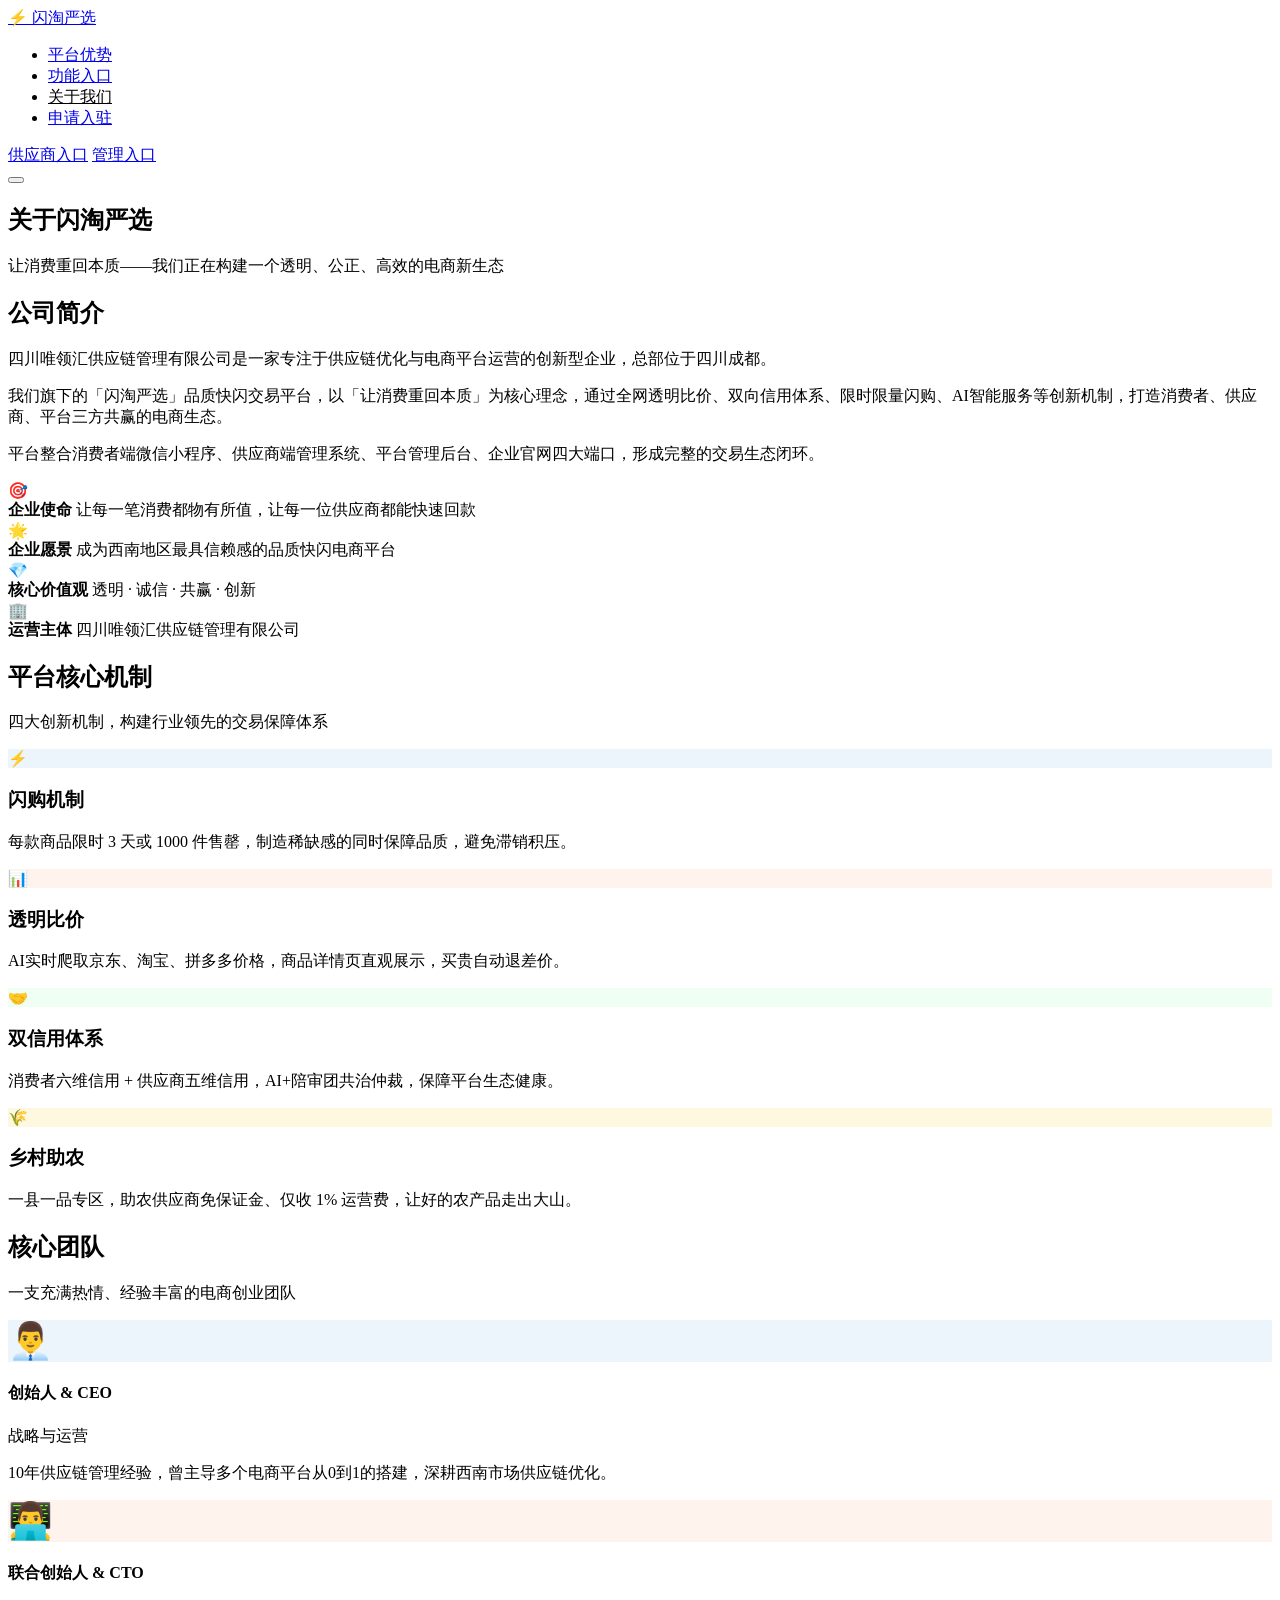
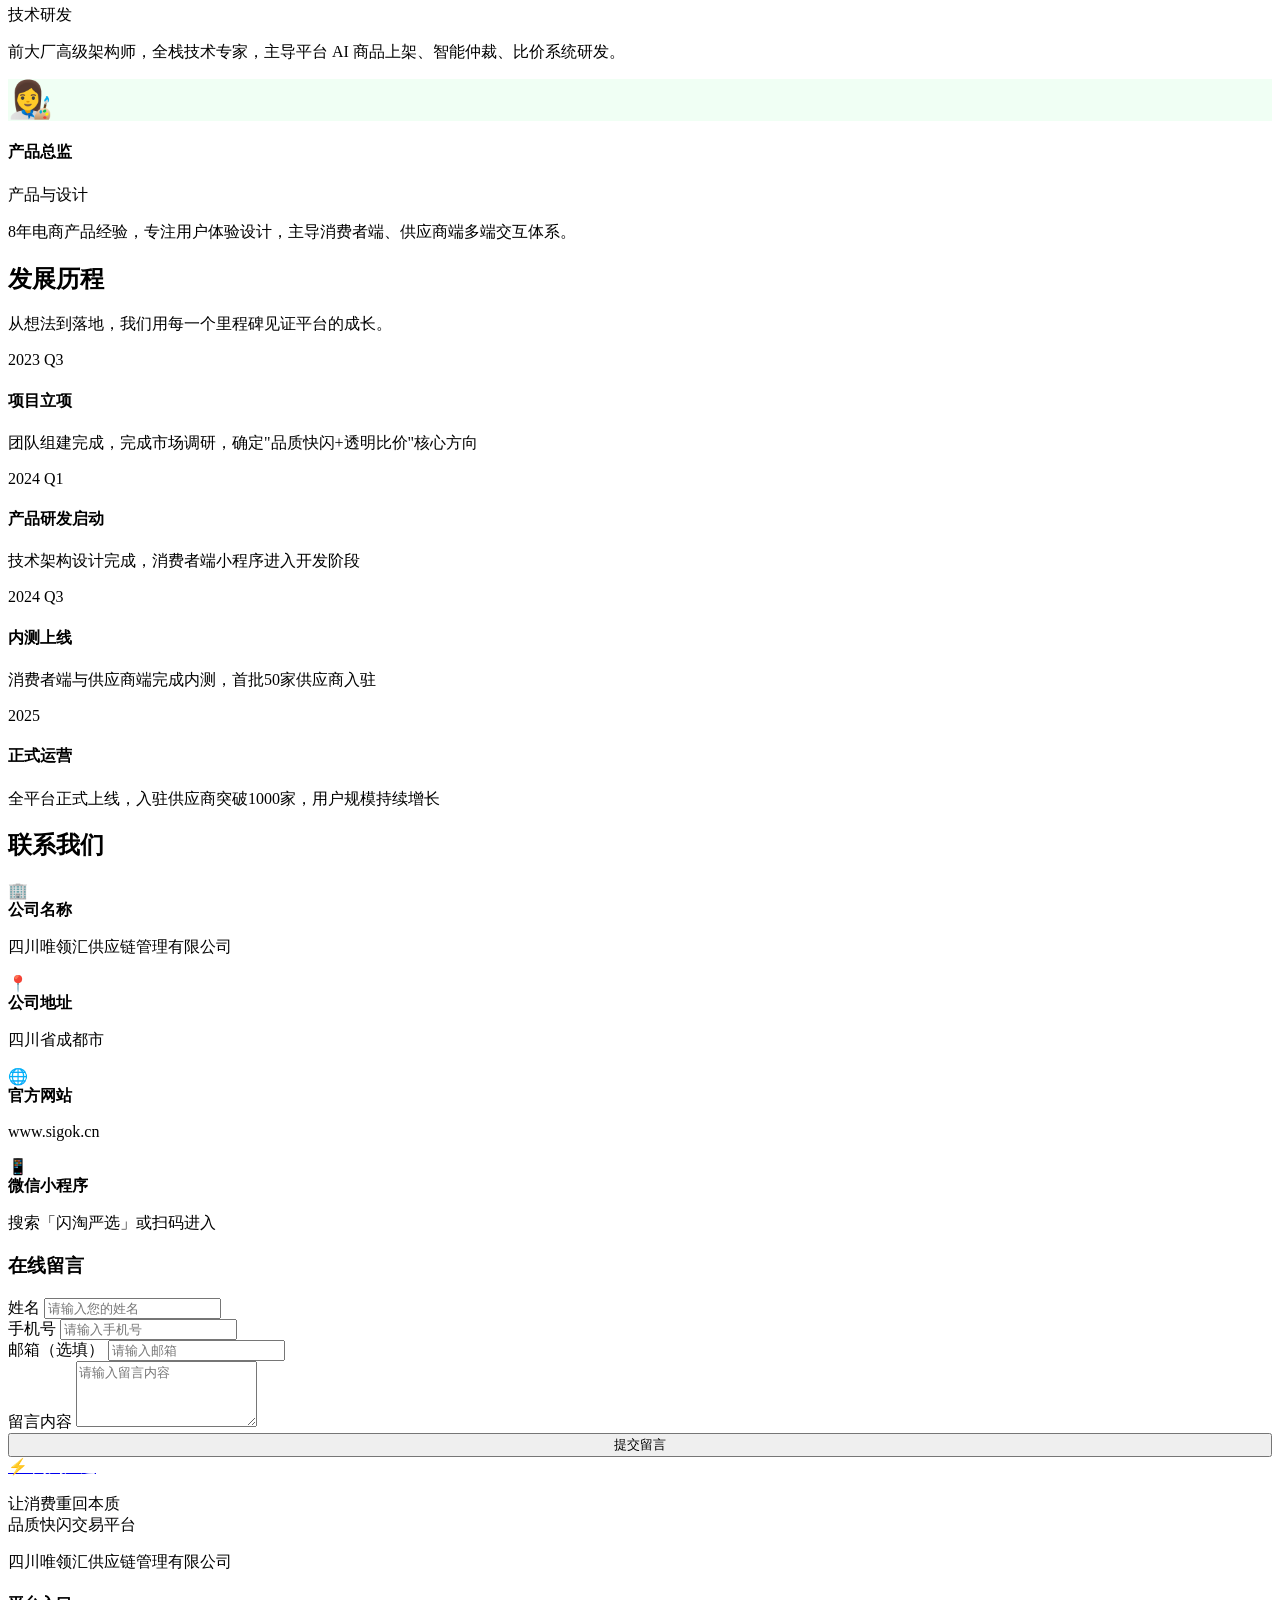
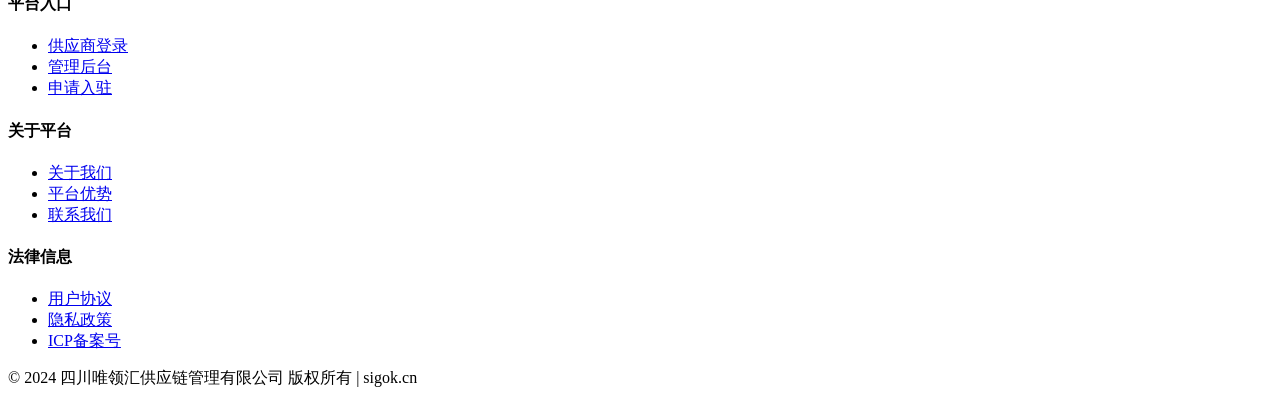
==== about.html @ 353f2d25 "添加 about.html" ====
<!DOCTYPE html>
<html lang="zh-CN">
<head>
  <meta charset="UTF-8" />
  <meta name="viewport" content="width=device-width, initial-scale=1.0" />
  <title>关于我们 - 闪淘严选</title>
  <link rel="preconnect" href="https://fonts.googleapis.com" />
  <link href="https://fonts.googleapis.com/css2?family=Noto+Serif+SC:wght@700&family=Inter:wght@400;500;600&display=swap" rel="stylesheet" />
  <link rel="stylesheet" href="styles.css" />
</head>
<body>

<!-- 导航栏 -->
<nav id="navbar" class="scrolled">
  <div class="container nav-inner">
    <a href="index.html" class="logo">
      <span class="logo-icon">⚡</span>
      <span class="logo-text">闪淘严选</span>
    </a>
    <ul class="nav-links" id="navLinks">
      <li><a href="index.html#features">平台优势</a></li>
      <li><a href="index.html#entries">功能入口</a></li>
      <li><a href="about.html" style="color:var(--primary)">关于我们</a></li>
      <li><a href="join.html">申请入驻</a></li>
    </ul>
    <div class="nav-actions">
      <a href="supplier-login.html" class="btn btn-outline">供应商入口</a>
      <a href="admin-login.html" class="btn btn-accent">管理入口</a>
    </div>
    <button class="hamburger" id="hamburger" aria-label="菜单">
      <span></span><span></span><span></span>
    </button>
  </div>
</nav>

<!-- Hero -->
<section class="about-hero">
  <div class="container">
    <h1>关于闪淘严选</h1>
    <p>让消费重回本质——我们正在构建一个透明、公正、高效的电商新生态</p>
  </div>
</section>

<!-- 公司简介 -->
<section class="about-section">
  <div class="container about-grid">
    <div class="about-text fade-in">
      <h2>公司简介</h2>
      <p>四川唯领汇供应链管理有限公司是一家专注于供应链优化与电商平台运营的创新型企业，总部位于四川成都。</p>
      <p>我们旗下的「闪淘严选」品质快闪交易平台，以「让消费重回本质」为核心理念，通过全网透明比价、双向信用体系、限时限量闪购、AI智能服务等创新机制，打造消费者、供应商、平台三方共赢的电商生态。</p>
      <p>平台整合消费者端微信小程序、供应商端管理系统、平台管理后台、企业官网四大端口，形成完整的交易生态闭环。</p>
    </div>
    <div class="about-visual fade-in delay-1">
      <div class="av-item">
        <div class="av-icon">🎯</div>
        <div class="av-text">
          <strong>企业使命</strong>
          <span>让每一笔消费都物有所值，让每一位供应商都能快速回款</span>
        </div>
      </div>
      <div class="av-item">
        <div class="av-icon">🌟</div>
        <div class="av-text">
          <strong>企业愿景</strong>
          <span>成为西南地区最具信赖感的品质快闪电商平台</span>
        </div>
      </div>
      <div class="av-item">
        <div class="av-icon">💎</div>
        <div class="av-text">
          <strong>核心价值观</strong>
          <span>透明 · 诚信 · 共赢 · 创新</span>
        </div>
      </div>
      <div class="av-item">
        <div class="av-icon">🏢</div>
        <div class="av-text">
          <strong>运营主体</strong>
          <span>四川唯领汇供应链管理有限公司</span>
        </div>
      </div>
    </div>
  </div>
</section>

<!-- 平台特色 -->
<section class="about-section bg-muted">
  <div class="container">
    <div class="section-header fade-in">
      <h2 class="section-title">平台核心机制</h2>
      <p class="section-sub">四大创新机制，构建行业领先的交易保障体系</p>
    </div>
    <div class="features-grid">
      <div class="feature-card fade-in">
        <div class="fc-icon" style="background:#EBF5FB;color:#0D7CBB">⚡</div>
        <h3>闪购机制</h3>
        <p>每款商品限时 3 天或 1000 件售罄，制造稀缺感的同时保障品质，避免滞销积压。</p>
      </div>
      <div class="feature-card fade-in delay-1">
        <div class="fc-icon" style="background:#FFF3EE;color:#FF6B35">📊</div>
        <h3>透明比价</h3>
        <p>AI实时爬取京东、淘宝、拼多多价格，商品详情页直观展示，买贵自动退差价。</p>
      </div>
      <div class="feature-card fade-in delay-2">
        <div class="fc-icon" style="background:#F0FFF4;color:#2E7D32">🤝</div>
        <h3>双信用体系</h3>
        <p>消费者六维信用 + 供应商五维信用，AI+陪审团共治仲裁，保障平台生态健康。</p>
      </div>
      <div class="feature-card fade-in delay-3">
        <div class="fc-icon" style="background:#FFF8E1;color:#F57F17">🌾</div>
        <h3>乡村助农</h3>
        <p>一县一品专区，助农供应商免保证金、仅收 1% 运营费，让好的农产品走出大山。</p>
      </div>
    </div>
  </div>
</section>

<!-- 核心团队 -->
<section class="about-section">
  <div class="container">
    <div class="section-header fade-in">
      <h2 class="section-title">核心团队</h2>
      <p class="section-sub">一支充满热情、经验丰富的电商创业团队</p>
    </div>
    <div class="team-grid">
      <div class="team-card fade-in">
        <div class="tc-avatar" style="background:#EBF5FB;font-size:36px">👨‍💼</div>
        <h4>创始人 & CEO</h4>
        <p class="role">战略与运营</p>
        <p>10年供应链管理经验，曾主导多个电商平台从0到1的搭建，深耕西南市场供应链优化。</p>
      </div>
      <div class="team-card fade-in delay-1">
        <div class="tc-avatar" style="background:#FFF3EE;font-size:36px">👨‍💻</div>
        <h4>联合创始人 & CTO</h4>
        <p class="role">技术研发</p>
        <p>前大厂高级架构师，全栈技术专家，主导平台 AI 商品上架、智能仲裁、比价系统研发。</p>
      </div>
      <div class="team-card fade-in delay-2">
        <div class="tc-avatar" style="background:#F0FFF4;font-size:36px">👩‍🎨</div>
        <h4>产品总监</h4>
        <p class="role">产品与设计</p>
        <p>8年电商产品经验，专注用户体验设计，主导消费者端、供应商端多端交互体系。</p>
      </div>
    </div>
  </div>
</section>

<!-- 发展历程 -->
<section class="about-section bg-muted">
  <div class="container about-grid">
    <div class="about-text fade-in">
      <h2>发展历程</h2>
      <p>从想法到落地，我们用每一个里程碑见证平台的成长。</p>
    </div>
    <div class="fade-in delay-1">
      <div class="timeline">
        <div class="tl-item">
          <div class="tl-dot"></div>
          <div class="tl-year">2023 Q3</div>
          <h4>项目立项</h4>
          <p>团队组建完成，完成市场调研，确定"品质快闪+透明比价"核心方向</p>
        </div>
        <div class="tl-item">
          <div class="tl-dot"></div>
          <div class="tl-year">2024 Q1</div>
          <h4>产品研发启动</h4>
          <p>技术架构设计完成，消费者端小程序进入开发阶段</p>
        </div>
        <div class="tl-item">
          <div class="tl-dot"></div>
          <div class="tl-year">2024 Q3</div>
          <h4>内测上线</h4>
          <p>消费者端与供应商端完成内测，首批50家供应商入驻</p>
        </div>
        <div class="tl-item">
          <div class="tl-dot"></div>
          <div class="tl-year">2025</div>
          <h4>正式运营</h4>
          <p>全平台正式上线，入驻供应商突破1000家，用户规模持续增长</p>
        </div>
      </div>
    </div>
  </div>
</section>

<!-- 联系方式 -->
<section class="about-section" id="contact">
  <div class="container contact-inner">
    <div class="contact-info fade-in">
      <div class="section-header" style="text-align:left">
        <h2 class="section-title">联系我们</h2>
      </div>
      <div class="ci-items">
        <div class="ci-item">
          <span class="ci-icon">🏢</span>
          <div><strong>公司名称</strong><p>四川唯领汇供应链管理有限公司</p></div>
        </div>
        <div class="ci-item">
          <span class="ci-icon">📍</span>
          <div><strong>公司地址</strong><p>四川省成都市</p></div>
        </div>
        <div class="ci-item">
          <span class="ci-icon">🌐</span>
          <div><strong>官方网站</strong><p>www.sigok.cn</p></div>
        </div>
        <div class="ci-item">
          <span class="ci-icon">📱</span>
          <div><strong>微信小程序</strong><p>搜索「闪淘严选」或扫码进入</p></div>
        </div>
      </div>
    </div>
    <div class="contact-form fade-in delay-1">
      <h3>在线留言</h3>
      <form id="contactForm">
        <div class="form-group">
          <label>姓名</label>
          <input type="text" placeholder="请输入您的姓名" required />
        </div>
        <div class="form-group">
          <label>手机号</label>
          <input type="tel" placeholder="请输入手机号" required />
        </div>
        <div class="form-group">
          <label>邮箱（选填）</label>
          <input type="email" placeholder="请输入邮箱" />
        </div>
        <div class="form-group">
          <label>留言内容</label>
          <textarea rows="4" placeholder="请输入留言内容" required></textarea>
        </div>
        <button type="submit" class="btn btn-primary" style="width:100%">提交留言</button>
      </form>
    </div>
  </div>
</section>

<!-- 页脚 -->
<footer>
  <div class="container footer-inner">
    <div class="footer-brand">
      <a href="index.html" class="logo">
        <span class="logo-icon">⚡</span>
        <span class="logo-text" style="color:#fff">闪淘严选</span>
      </a>
      <p>让消费重回本质<br/>品质快闪交易平台</p>
      <p class="footer-company">四川唯领汇供应链管理有限公司</p>
    </div>
    <div class="footer-links">
      <h4>平台入口</h4>
      <ul>
        <li><a href="supplier-login.html">供应商登录</a></li>
        <li><a href="admin-login.html">管理后台</a></li>
        <li><a href="join.html">申请入驻</a></li>
      </ul>
    </div>
    <div class="footer-links">
      <h4>关于平台</h4>
      <ul>
        <li><a href="about.html">关于我们</a></li>
        <li><a href="index.html#features">平台优势</a></li>
        <li><a href="#contact">联系我们</a></li>
      </ul>
    </div>
    <div class="footer-links">
      <h4>法律信息</h4>
      <ul>
        <li><a href="#">用户协议</a></li>
        <li><a href="#">隐私政策</a></li>
        <li><a href="#">ICP备案号</a></li>
      </ul>
    </div>
  </div>
  <div class="footer-bottom">
    <p>© 2024 四川唯领汇供应链管理有限公司 版权所有 | sigok.cn</p>
  </div>
</footer>

<script src="main.js"></script>
</body>
</html>
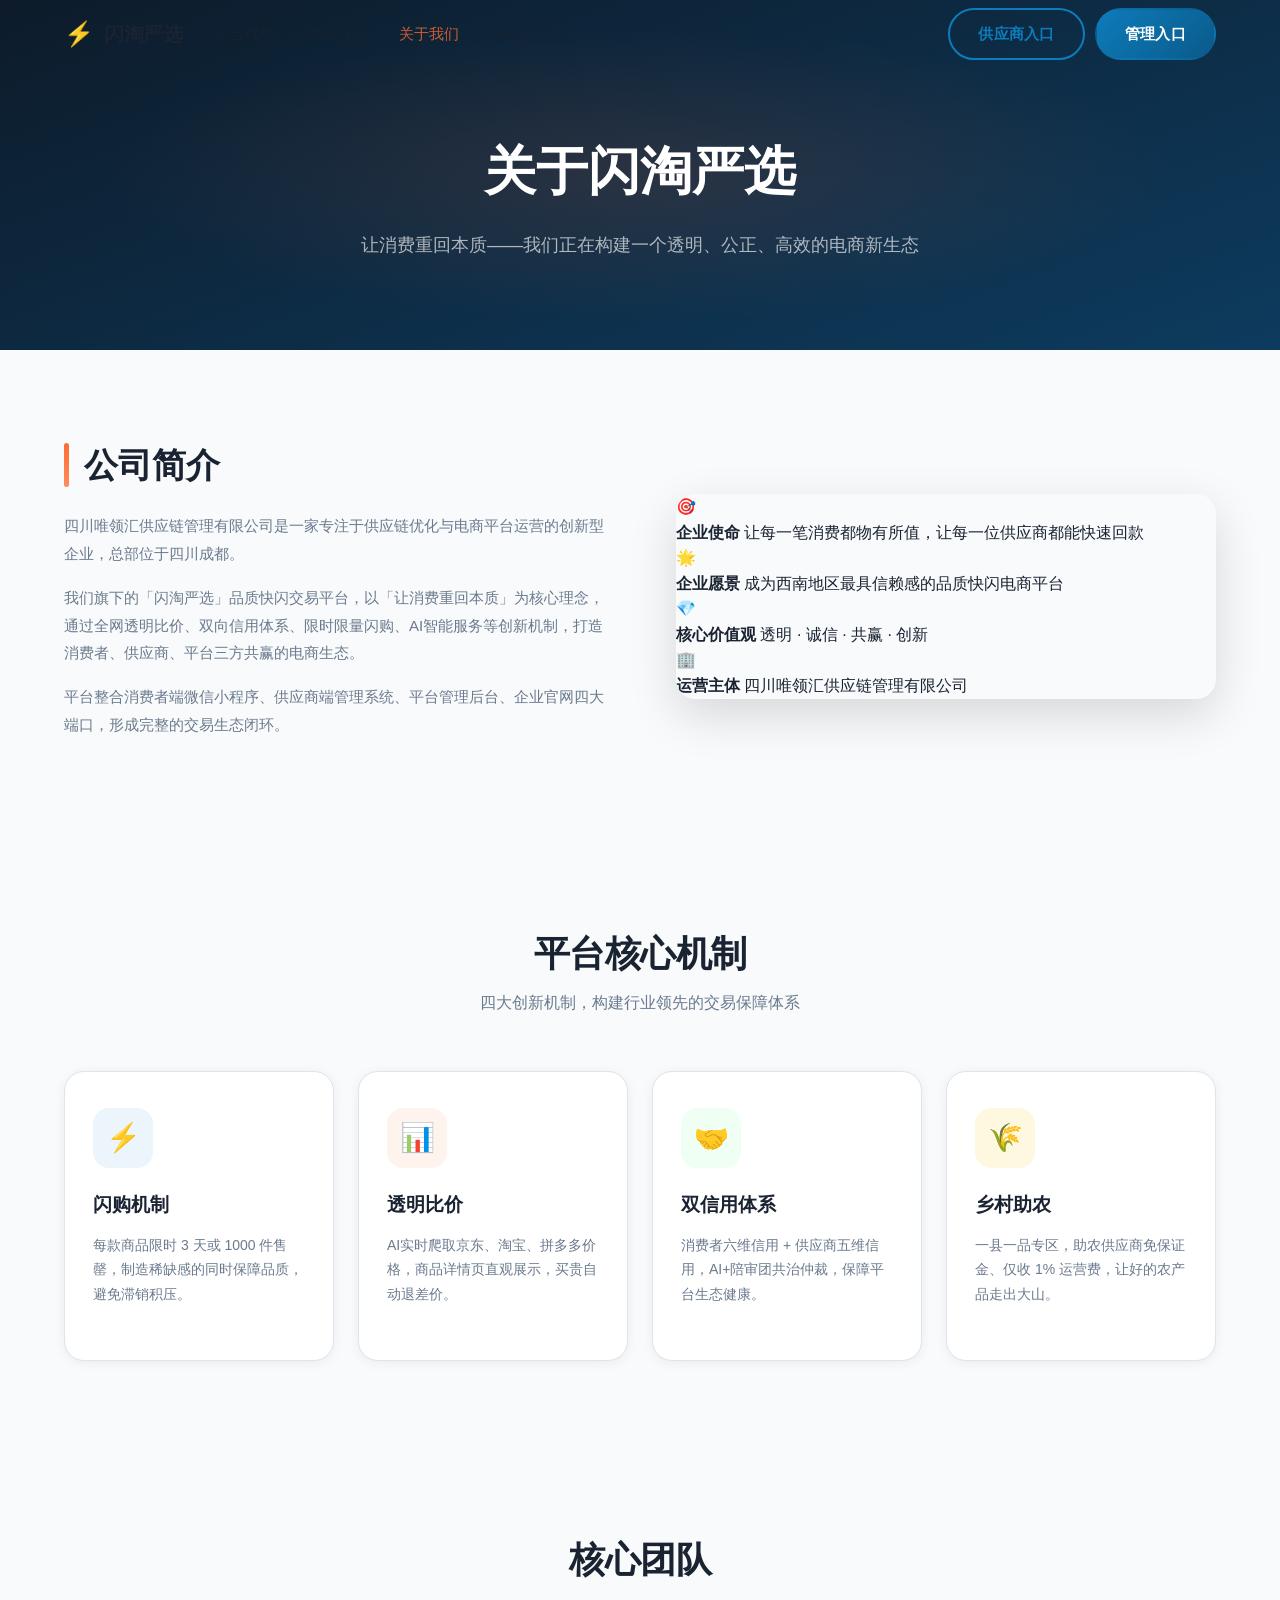
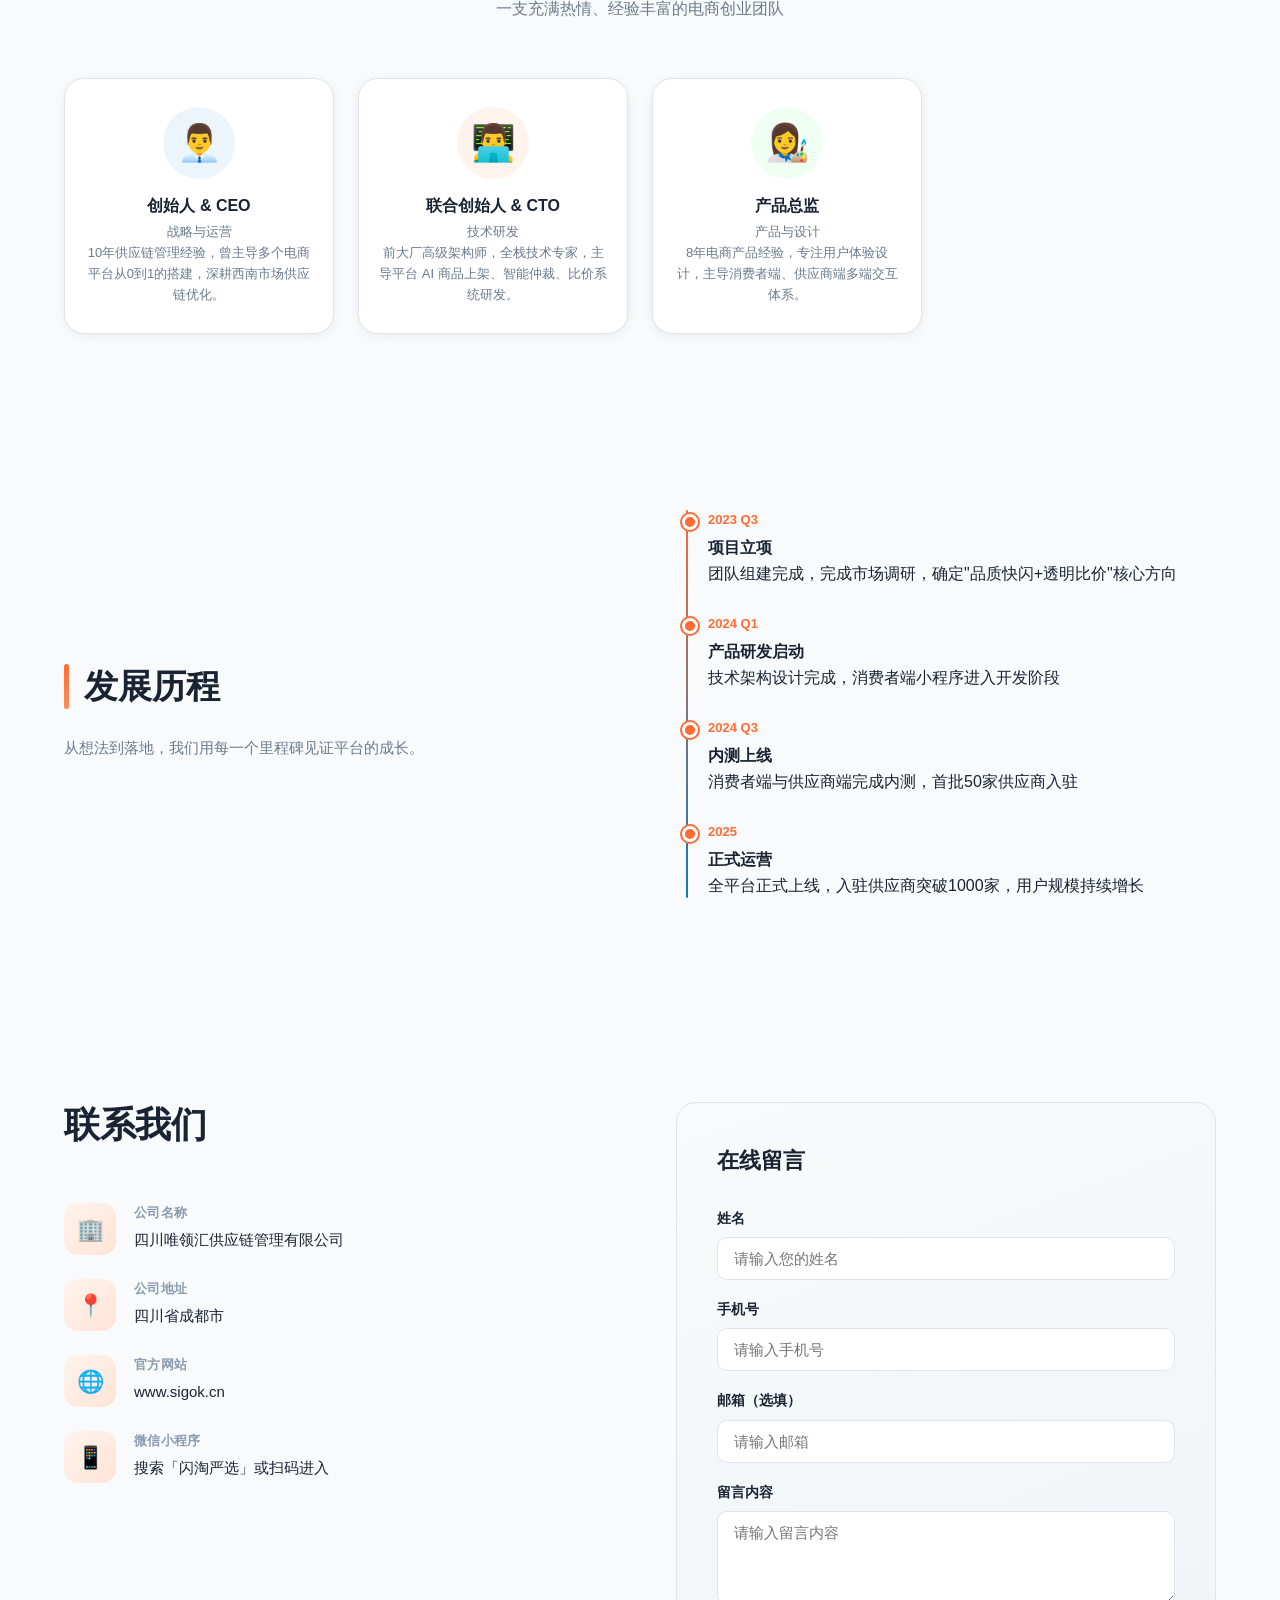
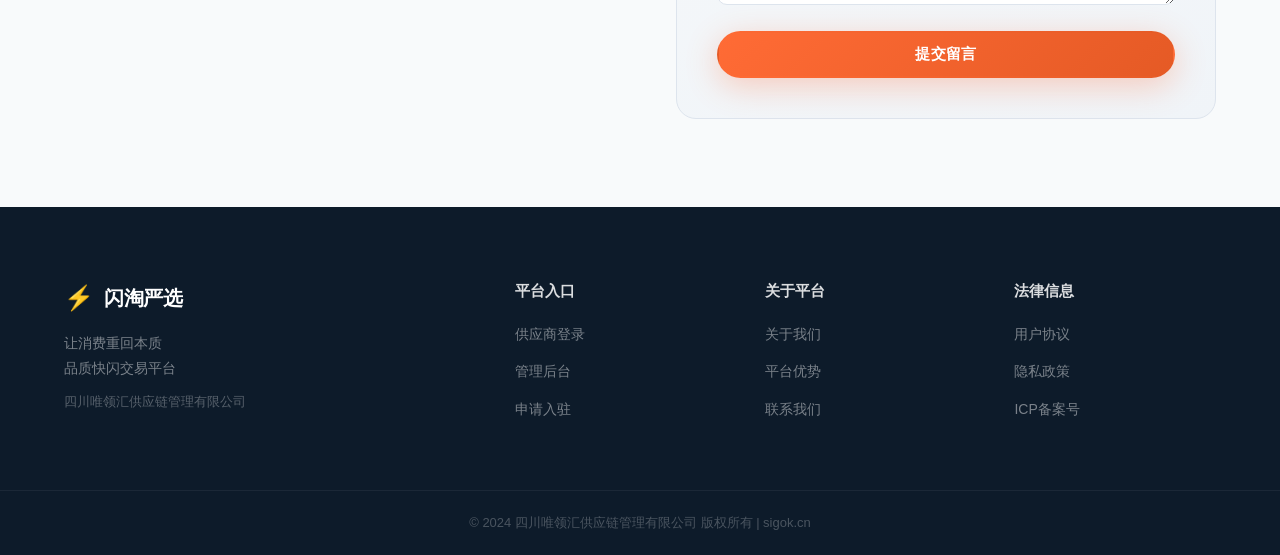
==== commit 82e50048: "内联CSS彻底修复样式" ====
--- a/about.html
+++ b/about.html
@@ -5,7 +5,6 @@
   <meta name="viewport" content="width=device-width, initial-scale=1.0" />
   <title>关于我们 - 闪淘严选</title>
   <link rel="preconnect" href="https://fonts.googleapis.com" />
-  <link href="https://fonts.googleapis.com/css2?family=Noto+Serif+SC:wght@700&family=Inter:wght@400;500;600&display=swap" rel="stylesheet" />
   <link rel="stylesheet" href="styles.css" />
 </head>
 <body>
--- a/styles.css
+++ b/styles.css
@@ -0,0 +1,546 @@
+/* ===== CSS Variables ===== */
+:root {
+  --primary: #FF6B35;
+  --primary-dark: #E55A25;
+  --primary-light: #FF8C5A;
+  --accent: #0D7CBB;
+  --accent-dark: #0A5A8A;
+  --bg: #F8FAFB;
+  --fg: #1A2332;
+  --muted: #F0F4F8;
+  --border: #DDE4ED;
+  --white: #FFFFFF;
+  --shadow-sm: 0 2px 12px rgba(0,0,0,0.06);
+  --shadow-md: 0 8px 32px rgba(0,0,0,0.10);
+  --shadow-lg: 0 16px 48px rgba(0,0,0,0.14);
+  --shadow-orange: 0 8px 32px rgba(255,107,53,0.30);
+  --radius: 12px;
+  --radius-lg: 20px;
+  --container: 1200px;
+  --font-heading: "PingFang SC", "Hiragino Sans GB", "Microsoft YaHei", "STHeiti", "SimHei", sans-serif;
+  --font-body: "PingFang SC", "Hiragino Sans GB", "Microsoft YaHei", "STXihei", "SimSun", sans-serif;
+}
+
+/* ===== Reset ===== */
+*, *::before, *::after { box-sizing: border-box; margin: 0; padding: 0; }
+html { scroll-behavior: smooth; font-size: 16px; }
+body { font-family: var(--font-body); color: var(--fg); background: var(--bg); line-height: 1.6; }
+a { text-decoration: none; color: inherit; }
+ul { list-style: none; }
+img { max-width: 100%; display: block; }
+input, textarea, select { font-family: var(--font-body); }
+
+/* ===== Container ===== */
+.container { max-width: var(--container); margin: 0 auto; padding: 0 24px; }
+
+/* ===== Buttons ===== */
+.btn {
+  display: inline-flex; align-items: center; justify-content: center;
+  padding: 12px 28px; border-radius: 50px; font-size: 15px;
+  font-weight: 600; cursor: pointer; border: 2px solid transparent;
+  transition: all 200ms ease; white-space: nowrap; letter-spacing: 0.3px;
+}
+.btn:hover { transform: translateY(-2px); }
+.btn-primary { background: linear-gradient(135deg, var(--primary), var(--primary-dark)); color: #fff; box-shadow: var(--shadow-orange); }
+.btn-primary:hover { box-shadow: 0 12px 40px rgba(255,107,53,0.45); }
+.btn-accent { background: linear-gradient(135deg, var(--accent), var(--accent-dark)); color: #fff; }
+.btn-accent:hover { box-shadow: var(--shadow-md); }
+.btn-outline { background: transparent; color: var(--accent); border-color: var(--accent); }
+.btn-outline:hover { background: var(--accent); color: #fff; }
+.btn-outline-white { background: rgba(255,255,255,0.15); color: #fff; border-color: rgba(255,255,255,0.5); backdrop-filter: blur(4px); }
+.btn-outline-white:hover { background: rgba(255,255,255,0.25); }
+.btn-lg { padding: 16px 36px; font-size: 17px; }
+
+/* ===== Animations ===== */
+@keyframes fadeInUp {
+  from { opacity: 0; transform: translateY(32px); }
+  to   { opacity: 1; transform: translateY(0); }
+}
+@keyframes ticker {
+  0%   { transform: translateX(0); }
+  100% { transform: translateX(-50%); }
+}
+@keyframes partnerScroll {
+  0%   { transform: translateX(0); }
+  100% { transform: translateX(-50%); }
+}
+@keyframes float {
+  0%, 100% { transform: translateY(0px); }
+  50% { transform: translateY(-12px); }
+}
+@keyframes pulse-ring {
+  0% { transform: scale(0.8); opacity: 0.8; }
+  100% { transform: scale(1.4); opacity: 0; }
+}
+.fade-in { opacity: 0; transform: translateY(24px); transition: opacity 0.6s ease, transform 0.6s ease; }
+.fade-in.visible { opacity: 1; transform: none; }
+.delay-1 { transition-delay: 0.12s; }
+.delay-2 { transition-delay: 0.24s; }
+.delay-3 { transition-delay: 0.36s; }
+
+/* ===== Section Headers ===== */
+.section-header { text-align: center; margin-bottom: 56px; }
+.section-eyebrow {
+  display: inline-block; background: linear-gradient(135deg, #FFF3EE, #FFE4D5);
+  color: var(--primary); padding: 6px 18px; border-radius: 50px; font-size: 13px;
+  font-weight: 700; margin-bottom: 16px; border: 1px solid rgba(255,107,53,0.2);
+  letter-spacing: 0.5px;
+}
+.section-title {
+  font-family: var(--font-heading); font-size: 36px; color: var(--fg);
+  font-weight: 800; line-height: 1.25; letter-spacing: -0.5px;
+}
+.section-title span { color: var(--primary); }
+.section-sub { margin-top: 14px; color: #6B7A8D; font-size: 16px; max-width: 560px; margin-left: auto; margin-right: auto; }
+
+/* ===== Navbar ===== */
+#navbar {
+  position: fixed; top: 0; left: 0; right: 0; z-index: 100;
+  padding: 0; background: transparent;
+  transition: all 250ms ease;
+}
+#navbar.scrolled {
+  background: rgba(255,255,255,0.95);
+  box-shadow: 0 1px 24px rgba(0,0,0,0.08);
+  backdrop-filter: blur(12px);
+}
+.nav-inner { display: flex; align-items: center; height: 68px; gap: 32px; }
+.logo { display: flex; align-items: center; gap: 10px; font-weight: 800; font-size: 20px; }
+.logo-icon { font-size: 24px; }
+.logo-text { color: var(--fg); letter-spacing: -0.3px; }
+.nav-links { display: flex; gap: 32px; flex: 1; }
+.nav-links a {
+  font-size: 15px; color: var(--fg); font-weight: 500;
+  position: relative; padding-bottom: 3px; opacity: 0.8;
+  transition: opacity 200ms;
+}
+.nav-links a:hover { opacity: 1; }
+.nav-links a::after {
+  content: ''; position: absolute; bottom: 0; left: 0; right: 0;
+  height: 2px; background: var(--primary); transform: scaleX(0);
+  transition: transform 200ms ease; border-radius: 2px;
+}
+.nav-links a:hover::after { transform: scaleX(1); }
+.nav-actions { display: flex; gap: 10px; }
+.hamburger { display: none; flex-direction: column; gap: 5px; background: none; border: none; cursor: pointer; padding: 4px; }
+.hamburger span { display: block; width: 22px; height: 2px; background: var(--fg); border-radius: 2px; transition: all 200ms; }
+
+/* ===== Hero ===== */
+.hero {
+  position: relative; min-height: 100vh; display: flex; align-items: center;
+  padding: 100px 0 80px; overflow: hidden;
+  background: linear-gradient(160deg, #0D1B2A 0%, #1A2D45 40%, #0D3B5E 100%);
+}
+.hero::before {
+  content: ''; position: absolute; inset: 0;
+  background: radial-gradient(ellipse 70% 60% at 70% 50%, rgba(255,107,53,0.15) 0%, transparent 70%),
+              radial-gradient(ellipse 50% 50% at 20% 80%, rgba(13,124,187,0.2) 0%, transparent 60%);
+}
+.hero-grid {
+  position: absolute; inset: 0; opacity: 0.04;
+  background-image: linear-gradient(rgba(255,255,255,0.3) 1px, transparent 1px),
+                    linear-gradient(90deg, rgba(255,255,255,0.3) 1px, transparent 1px);
+  background-size: 60px 60px;
+}
+.hero-inner { display: grid; grid-template-columns: 1fr 1fr; gap: 80px; align-items: center; position: relative; z-index: 1; }
+.hero-tag {
+  display: inline-flex; align-items: center; gap: 8px;
+  background: rgba(255,107,53,0.15); color: #FF8C5A;
+  padding: 8px 18px; border-radius: 50px; font-size: 13px; font-weight: 700;
+  margin-bottom: 24px; border: 1px solid rgba(255,107,53,0.3);
+  letter-spacing: 0.5px;
+}
+.hero-tag::before { content: ''; width: 8px; height: 8px; background: var(--primary); border-radius: 50%; animation: pulse-ring 1.5s ease infinite; }
+.hero-title {
+  font-family: var(--font-heading); font-size: 62px; line-height: 1.15;
+  color: #fff; margin-bottom: 24px; font-weight: 900; letter-spacing: -1px;
+}
+.hero-title .highlight {
+  position: relative; color: var(--primary-light);
+}
+.hero-sub {
+  font-size: 17px; color: rgba(255,255,255,0.7); margin-bottom: 28px;
+  max-width: 480px; line-height: 1.8;
+}
+.hero-tags { display: flex; flex-wrap: wrap; gap: 10px; margin-bottom: 36px; }
+.tag {
+  background: rgba(255,255,255,0.08); color: rgba(255,255,255,0.85);
+  padding: 7px 16px; border-radius: 50px; font-size: 13px; font-weight: 600;
+  border: 1px solid rgba(255,255,255,0.12); backdrop-filter: blur(4px);
+}
+.hero-actions { display: flex; gap: 16px; flex-wrap: wrap; }
+
+/* Hero Visual */
+.hero-visual { animation: float 6s ease-in-out infinite; }
+.hero-card {
+  background: rgba(255,255,255,0.06); border-radius: var(--radius-lg);
+  box-shadow: 0 24px 64px rgba(0,0,0,0.4), inset 0 1px 0 rgba(255,255,255,0.1);
+  overflow: hidden; border: 1px solid rgba(255,255,255,0.1);
+  backdrop-filter: blur(16px);
+}
+.hc-header { display: flex; align-items: center; gap: 6px; padding: 16px 20px; background: rgba(255,255,255,0.05); border-bottom: 1px solid rgba(255,255,255,0.08); }
+.hc-dot { width: 10px; height: 10px; border-radius: 50%; }
+.hc-dot.red { background: #FF5F57; }
+.hc-dot.yellow { background: #FEBC2E; }
+.hc-dot.green { background: #28C840; }
+.hc-title { margin-left: 8px; font-size: 13px; color: rgba(255,255,255,0.5); font-weight: 500; }
+.hc-stats { display: flex; padding: 28px 20px; gap: 0; border-bottom: 1px solid rgba(255,255,255,0.08); }
+.hc-stat { flex: 1; text-align: center; position: relative; }
+.hc-stat:not(:last-child)::after { content: ''; position: absolute; right: 0; top: 10%; height: 80%; width: 1px; background: rgba(255,255,255,0.1); }
+.hc-num { display: block; font-family: var(--font-heading); font-size: 30px; color: var(--primary-light); font-weight: 800; }
+.hc-label { font-size: 12px; color: rgba(255,255,255,0.5); margin-top: 4px; display: block; }
+.hc-ticker { padding: 16px 0; overflow: hidden; }
+.ticker-wrap { display: flex; white-space: nowrap; animation: ticker 14s linear infinite; }
+.ticker-item { padding: 0 28px; font-size: 13px; color: rgba(255,255,255,0.6); }
+
+/* ===== Stats Bar ===== */
+.stats-bar {
+  background: linear-gradient(135deg, var(--primary) 0%, var(--primary-dark) 100%);
+  padding: 56px 0; position: relative; overflow: hidden;
+}
+.stats-bar::before {
+  content: ''; position: absolute; inset: 0;
+  background: url("data:image/svg+xml,%3Csvg width='60' height='60' viewBox='0 0 60 60' xmlns='http://www.w3.org/2000/svg'%3E%3Cg fill='none' fill-rule='evenodd'%3E%3Cg fill='%23ffffff' fill-opacity='0.03'%3E%3Cpath d='M36 34v-4h-2v4h-4v2h4v4h2v-4h4v-2h-4zm0-30V0h-2v4h-4v2h4v4h2V6h4V4h-4zM6 34v-4H4v4H0v2h4v4h2v-4h4v-2H6zM6 4V0H4v4H0v2h4v4h2V6h4V4H6z'/%3E%3C/g%3E%3C/g%3E%3C/svg%3E");
+}
+.stats-inner {
+  display: flex; align-items: center; justify-content: space-around;
+  flex-wrap: wrap; gap: 32px; position: relative;
+}
+.stat-item { text-align: center; }
+.stat-num { font-family: var(--font-heading); font-size: 48px; color: var(--white); font-weight: 900; line-height: 1; }
+.stat-suffix { font-size: 22px; color: rgba(255,255,255,0.85); font-weight: 700; }
+.stat-label { display: block; font-size: 14px; color: rgba(255,255,255,0.75); margin-top: 10px; font-weight: 500; }
+.stat-divider { width: 1px; height: 64px; background: rgba(255,255,255,0.2); }
+
+/* ===== Features ===== */
+.features { padding: 100px 0; background: var(--white); }
+.features-grid { display: grid; grid-template-columns: repeat(4, 1fr); gap: 24px; }
+.feature-card {
+  background: var(--white); border-radius: var(--radius-lg); padding: 36px 28px;
+  border: 1px solid var(--border); box-shadow: var(--shadow-sm);
+  transition: all 250ms ease; position: relative; overflow: hidden;
+}
+.feature-card::before {
+  content: ''; position: absolute; top: 0; left: 0; right: 0; height: 4px;
+  background: linear-gradient(90deg, var(--primary), var(--primary-light));
+  opacity: 0; transition: opacity 250ms ease;
+}
+.feature-card:hover { transform: translateY(-6px); box-shadow: var(--shadow-lg); border-color: rgba(255,107,53,0.2); }
+.feature-card:hover::before { opacity: 1; }
+.fc-icon {
+  width: 60px; height: 60px; border-radius: 16px;
+  display: flex; align-items: center; justify-content: center;
+  font-size: 28px; margin-bottom: 22px;
+}
+.feature-card h3 { font-family: var(--font-heading); font-size: 19px; margin-bottom: 12px; font-weight: 700; }
+.feature-card p { font-size: 14px; color: #6B7A8D; line-height: 1.75; margin-bottom: 18px; }
+.fc-list { padding-left: 0; }
+.fc-list li { font-size: 13px; color: #6B7A8D; padding: 5px 0; padding-left: 18px; position: relative; }
+.fc-list li::before { content: '✓'; position: absolute; left: 0; color: var(--primary); font-weight: 800; }
+
+/* ===== Entries ===== */
+.entries { padding: 100px 0; background: var(--bg); }
+.entries-grid { display: grid; grid-template-columns: repeat(3, 1fr); gap: 28px; }
+.entry-card {
+  background: var(--white); border-radius: var(--radius-lg); padding: 44px 36px;
+  border: 1px solid var(--border); box-shadow: var(--shadow-sm);
+  text-align: center; position: relative;
+  transition: all 250ms ease;
+}
+.entry-card:hover { transform: translateY(-6px); box-shadow: var(--shadow-lg); }
+.entry-card.consumer { border-top: 4px solid var(--primary); }
+.entry-card.supplier { border-top: 4px solid var(--accent); }
+.entry-card.admin { border-top: 4px solid #2C3E50; }
+.ec-badge {
+  display: inline-block; padding: 5px 14px; border-radius: 50px;
+  font-size: 12px; font-weight: 700; background: #FFF3EE; color: var(--primary);
+  margin-bottom: 20px; letter-spacing: 0.5px;
+}
+.supplier-badge { background: #EBF5FB; color: var(--accent); }
+.admin-badge { background: #F0F4F8; color: #2C3E50; }
+.ec-icon { font-size: 52px; margin-bottom: 18px; }
+.entry-card h3 { font-family: var(--font-heading); font-size: 22px; margin-bottom: 14px; font-weight: 700; }
+.entry-card p { font-size: 14px; color: #6B7A8D; margin-bottom: 28px; line-height: 1.75; }
+.entry-btn { width: 100%; margin-bottom: 12px; }
+.entry-btn-sm { font-size: 14px; color: var(--accent); display: block; text-align: center; margin-top: 8px; font-weight: 500; }
+.entry-btn-sm:hover { text-decoration: underline; }
+.entry-tip { font-size: 12px; color: #8A9AB0; }
+.qr-placeholder { margin-top: 8px; }
+.qr-box {
+  width: 128px; height: 128px; margin: 0 auto;
+  border: 2px dashed var(--border); border-radius: 12px;
+  display: flex; flex-direction: column; align-items: center; justify-content: center;
+  gap: 6px; color: #8A9AB0; font-size: 13px;
+}
+
+/* ===== Products ===== */
+.products { padding: 100px 0; background: var(--white); }
+.products-grid { display: grid; grid-template-columns: repeat(3, 1fr); gap: 28px; }
+.product-card {
+  background: var(--white); border-radius: var(--radius-lg); overflow: hidden;
+  border: 1px solid var(--border); box-shadow: var(--shadow-sm);
+  transition: all 250ms ease;
+}
+.product-card:hover { transform: translateY(-6px); box-shadow: var(--shadow-lg); }
+.pc-img { height: 220px; position: relative; display: flex; align-items: flex-start; justify-content: space-between; padding: 16px; }
+.pc-img img { position: absolute; inset: 0; width: 100%; height: 100%; object-fit: cover; }
+.pc-img-overlay { position: absolute; inset: 0; background: linear-gradient(to top, rgba(0,0,0,0.3), transparent); }
+.pc-badge-flash {
+  position: relative; z-index: 1;
+  background: linear-gradient(135deg, var(--primary), #FF4500); color: #fff;
+  padding: 5px 12px; border-radius: 50px; font-size: 12px; font-weight: 700;
+  box-shadow: 0 2px 8px rgba(255,107,53,0.4);
+}
+.pc-stars { font-size: 13px; position: relative; z-index: 1; }
+.pc-body { padding: 20px 24px 24px; }
+.pc-body h4 { font-family: var(--font-heading); font-size: 17px; margin-bottom: 12px; font-weight: 700; }
+.pc-compare { display: flex; gap: 12px; margin-bottom: 12px; align-items: center; flex-wrap: wrap; }
+.compare-label { font-size: 11px; color: #8A9AB0; background: var(--muted); padding: 2px 8px; border-radius: 4px; font-weight: 600; }
+.compare-price { font-size: 13px; color: #8A9AB0; text-decoration: line-through; }
+.pc-price-row { display: flex; align-items: center; gap: 10px; }
+.flash-price { font-size: 26px; font-weight: 900; color: var(--primary); font-family: var(--font-heading); }
+.origin-price { font-size: 14px; color: #8A9AB0; text-decoration: line-through; }
+.save-tag { background: linear-gradient(135deg, #FFF3EE, #FFE4D5); color: var(--primary); padding: 3px 10px; border-radius: 50px; font-size: 12px; font-weight: 700; border: 1px solid rgba(255,107,53,0.2); }
+.products-cta { text-align: center; margin-top: 48px; }
+.products-cta p { color: #6B7A8D; font-size: 15px; margin-bottom: 16px; }
+
+/* ===== Join CTA ===== */
+.join-cta {
+  background: linear-gradient(135deg, #0D1B2A 0%, #0D3B5E 60%, #0A5A8A 100%);
+  padding: 100px 0; position: relative; overflow: hidden;
+}
+.join-cta::before {
+  content: ''; position: absolute; right: -200px; top: -200px;
+  width: 600px; height: 600px; border-radius: 50%;
+  background: radial-gradient(circle, rgba(255,107,53,0.12) 0%, transparent 70%);
+}
+.join-inner { display: grid; grid-template-columns: 1fr 1fr; gap: 80px; align-items: center; position: relative; }
+.join-content h2 { font-family: var(--font-heading); font-size: 40px; color: #fff; margin-bottom: 18px; font-weight: 800; line-height: 1.2; }
+.join-content p { font-size: 17px; color: rgba(255,255,255,0.7); margin-bottom: 32px; line-height: 1.8; }
+.join-features { display: grid; grid-template-columns: 1fr 1fr; gap: 14px; margin-bottom: 36px; }
+.jf-item { display: flex; align-items: center; gap: 10px; color: rgba(255,255,255,0.85); font-size: 15px; }
+.jf-icon { color: #4ADE80; font-size: 18px; }
+.join-steps { display: flex; align-items: center; gap: 8px; flex-wrap: wrap; justify-content: center; }
+.js-step {
+  display: flex; flex-direction: column; align-items: center; gap: 10px;
+  background: rgba(255,255,255,0.07); border: 1px solid rgba(255,255,255,0.1);
+  border-radius: 16px; padding: 20px 18px;
+  color: #fff; font-size: 14px; min-width: 90px;
+  backdrop-filter: blur(8px); transition: background 200ms;
+}
+.js-step:hover { background: rgba(255,255,255,0.12); }
+.js-num {
+  width: 36px; height: 36px;
+  background: linear-gradient(135deg, var(--primary), var(--primary-dark));
+  border-radius: 50%; display: flex; align-items: center; justify-content: center;
+  font-weight: 800; font-size: 16px; color: #fff; box-shadow: var(--shadow-orange);
+}
+.js-arrow { color: rgba(255,255,255,0.3); font-size: 22px; }
+
+/* ===== Partners ===== */
+.partners { padding: 72px 0; background: var(--bg); overflow: hidden; }
+.partners-scroll { overflow: hidden; mask-image: linear-gradient(90deg, transparent, black 10%, black 90%, transparent); }
+.partners-track {
+  display: flex; gap: 24px; white-space: nowrap;
+  animation: partnerScroll 22s linear infinite;
+}
+.partner-logo {
+  display: inline-flex; align-items: center; padding: 14px 28px;
+  background: var(--white); border: 1px solid var(--border); border-radius: var(--radius);
+  font-size: 14px; font-weight: 600; color: #6B7A8D; box-shadow: var(--shadow-sm);
+  flex-shrink: 0; transition: all 200ms;
+}
+.partner-logo:hover { border-color: var(--primary); color: var(--primary); }
+
+/* ===== Contact ===== */
+.contact { padding: 100px 0; background: var(--white); }
+.contact-inner { display: grid; grid-template-columns: 1fr 1fr; gap: 72px; align-items: start; }
+.ci-items { margin-top: 28px; display: flex; flex-direction: column; gap: 24px; }
+.ci-item { display: flex; align-items: flex-start; gap: 18px; }
+.ci-icon {
+  font-size: 22px; width: 52px; height: 52px;
+  background: linear-gradient(135deg, #FFF3EE, #FFE4D5);
+  border-radius: 14px; display: flex; align-items: center; justify-content: center;
+  flex-shrink: 0;
+}
+.ci-item strong { font-size: 13px; color: #8A9AB0; display: block; margin-bottom: 4px; font-weight: 600; letter-spacing: 0.3px; }
+.ci-item p { font-size: 15px; color: var(--fg); font-weight: 500; }
+.contact-form { background: linear-gradient(160deg, #F8FAFB, #F0F4F8); border-radius: var(--radius-lg); padding: 40px; border: 1px solid var(--border); }
+.contact-form h3 { font-family: var(--font-heading); font-size: 22px; margin-bottom: 28px; font-weight: 700; color: var(--fg); }
+.form-group { margin-bottom: 18px; }
+.form-group label { display: block; font-size: 14px; font-weight: 600; margin-bottom: 8px; color: var(--fg); }
+.form-group input, .form-group textarea {
+  width: 100%; padding: 12px 16px; border: 1.5px solid var(--border);
+  border-radius: 10px; font-size: 15px; background: var(--white);
+  transition: all 200ms; outline: none;
+}
+.form-group input:focus, .form-group textarea:focus { border-color: var(--primary); box-shadow: 0 0 0 3px rgba(255,107,53,0.1); }
+.form-group textarea { resize: vertical; }
+
+/* ===== Footer ===== */
+footer { background: #0D1B2A; padding: 72px 0 0; }
+.footer-inner { display: grid; grid-template-columns: 2fr 1fr 1fr 1fr; gap: 48px; padding-bottom: 56px; }
+.footer-brand .logo-text { color: #fff; }
+.footer-brand p { font-size: 14px; color: rgba(255,255,255,0.45); margin-top: 14px; line-height: 1.8; }
+.footer-company { margin-top: 8px !important; font-size: 13px !important; color: rgba(255,255,255,0.3) !important; }
+.footer-links h4 { color: rgba(255,255,255,0.85); font-size: 15px; margin-bottom: 18px; font-weight: 700; }
+.footer-links ul li { margin-bottom: 12px; }
+.footer-links ul li a { font-size: 14px; color: rgba(255,255,255,0.45); transition: color 200ms; }
+.footer-links ul li a:hover { color: var(--primary); }
+.footer-bottom { border-top: 1px solid rgba(255,255,255,0.06); padding: 22px 24px; text-align: center; }
+.footer-bottom p { font-size: 13px; color: rgba(255,255,255,0.25); }
+
+/* ===== Login Pages Shared ===== */
+.auth-page { min-height: 100vh; display: grid; grid-template-columns: 1fr 1fr; }
+.auth-brand {
+  display: flex; flex-direction: column; justify-content: center;
+  padding: 60px 56px; position: relative; overflow: hidden;
+}
+.auth-brand-accent { background: linear-gradient(160deg, #0D1B2A 0%, #0A5A8A 100%); }
+.auth-brand-primary { background: linear-gradient(160deg, #1A0A00 0%, #7A2E0A 100%); }
+.auth-brand-logo { display: flex; align-items: center; gap: 10px; margin-bottom: 48px; }
+.auth-brand-logo .logo-icon { font-size: 28px; }
+.auth-brand-logo .logo-text { font-size: 22px; font-weight: 800; color: #fff; }
+.auth-brand h2 { font-family: var(--font-heading); font-size: 38px; color: #fff; line-height: 1.3; margin-bottom: 18px; font-weight: 800; }
+.auth-brand p { font-size: 16px; color: rgba(255,255,255,0.65); line-height: 1.8; margin-bottom: 36px; }
+.auth-brand-features { display: flex; flex-direction: column; gap: 16px; }
+.abf-item { display: flex; align-items: center; gap: 14px; color: rgba(255,255,255,0.85); font-size: 15px; }
+.abf-icon { width: 36px; height: 36px; background: rgba(255,255,255,0.12); border-radius: 50%; display: flex; align-items: center; justify-content: center; font-size: 16px; flex-shrink: 0; }
+.auth-brand-bg-circle { position: absolute; right: -80px; bottom: -80px; width: 320px; height: 320px; border-radius: 50%; background: rgba(255,255,255,0.04); }
+.auth-brand-bg-circle2 { position: absolute; right: 40px; bottom: 40px; width: 200px; height: 200px; border-radius: 50%; background: rgba(255,255,255,0.04); }
+.auth-form-side { display: flex; flex-direction: column; justify-content: center; padding: 60px 56px; background: var(--white); }
+.auth-form-inner { max-width: 400px; margin: 0 auto; width: 100%; }
+.auth-tabs { display: flex; gap: 0; border-bottom: 2px solid var(--border); margin-bottom: 36px; }
+.auth-tab { padding: 10px 24px; font-size: 15px; font-weight: 600; cursor: pointer; border: none; background: none; color: #8A9AB0; border-bottom: 2px solid transparent; margin-bottom: -2px; transition: all 200ms; }
+.auth-tab.active { color: var(--primary); border-bottom-color: var(--primary); }
+.auth-form h3 { font-family: var(--font-heading); font-size: 26px; margin-bottom: 8px; font-weight: 800; }
+.auth-form .subtitle { font-size: 14px; color: #8A9AB0; margin-bottom: 28px; }
+.input-group { position: relative; }
+.input-group input { width: 100%; padding: 13px 16px; border: 1.5px solid var(--border); border-radius: 10px; font-size: 15px; outline: none; transition: all 200ms; }
+.input-group input:focus { border-color: var(--primary); box-shadow: 0 0 0 3px rgba(255,107,53,0.1); }
+.input-with-btn input { padding-right: 120px; }
+.otp-btn { position: absolute; right: 8px; top: 50%; transform: translateY(-50%); background: var(--primary); color: #fff; border: none; border-radius: 6px; padding: 6px 14px; font-size: 13px; font-weight: 600; cursor: pointer; transition: background 200ms; }
+.otp-btn:hover { background: var(--primary-dark); }
+.otp-btn:disabled { background: #8A9AB0; cursor: not-allowed; }
+.captcha-row { display: flex; gap: 12px; }
+.captcha-row input { flex: 1; }
+.captcha-img { width: 120px; height: 46px; background: var(--muted); border: 1.5px solid var(--border); border-radius: 10px; display: flex; align-items: center; justify-content: center; font-size: 18px; font-weight: 700; letter-spacing: 4px; color: var(--fg); cursor: pointer; flex-shrink: 0; user-select: none; }
+.auth-submit { width: 100%; padding: 14px; font-size: 16px; font-weight: 700; border: none; border-radius: 10px; cursor: pointer; transition: all 200ms; margin-top: 8px; }
+.auth-submit:hover { transform: translateY(-2px); box-shadow: var(--shadow-md); }
+.auth-submit-accent { background: linear-gradient(135deg, var(--accent), var(--accent-dark)); color: #fff; }
+.auth-submit-primary { background: linear-gradient(135deg, var(--primary), var(--primary-dark)); color: #fff; box-shadow: var(--shadow-orange); }
+.auth-back { display: flex; align-items: center; gap: 6px; color: #8A9AB0; font-size: 14px; margin-bottom: 36px; }
+.auth-back a { color: var(--primary); font-weight: 500; }
+.auth-back a:hover { text-decoration: underline; }
+.agree-row { display: flex; align-items: flex-start; gap: 8px; font-size: 13px; color: #5A6A7A; margin: 4px 0; }
+.agree-row input[type=checkbox] { margin-top: 2px; flex-shrink: 0; accent-color: var(--primary); }
+.agree-row a { color: var(--primary); }
+.form-link { font-size: 14px; color: var(--primary); cursor: pointer; font-weight: 500; }
+.form-link:hover { text-decoration: underline; }
+.forgot-row { display: flex; justify-content: space-between; align-items: center; }
+.form-stack { display: flex; flex-direction: column; gap: 18px; }
+
+/* ===== About Page ===== */
+.about-hero {
+  background: linear-gradient(160deg, #0D1B2A 0%, #0D3B5E 100%);
+  padding: 130px 0 90px; text-align: center; position: relative; overflow: hidden;
+}
+.about-hero::before { content: ''; position: absolute; inset: 0; background: radial-gradient(ellipse 60% 60% at 50% 50%, rgba(255,107,53,0.12) 0%, transparent 70%); }
+.about-hero h1 { font-family: var(--font-heading); font-size: 52px; color: #fff; margin-bottom: 18px; font-weight: 900; position: relative; }
+.about-hero p { font-size: 18px; color: rgba(255,255,255,0.65); max-width: 560px; margin: 0 auto; position: relative; }
+.about-section { padding: 88px 0; }
+.about-section.bg-muted { background: var(--bg); }
+.about-grid { display: grid; grid-template-columns: 1fr 1fr; gap: 72px; align-items: center; }
+.about-text h2 { font-family: var(--font-heading); font-size: 34px; margin-bottom: 20px; font-weight: 800; position: relative; padding-left: 20px; }
+.about-text h2::before { content: ''; position: absolute; left: 0; top: 5px; bottom: 5px; width: 5px; background: linear-gradient(to bottom, var(--primary), var(--primary-light)); border-radius: 3px; }
+.about-text p { font-size: 15px; color: #6B7A8D; line-height: 1.85; margin-bottom: 16px; }
+.about-visual { border-radius: var(--radius-lg); overflow: hidden; box-shadow: var(--shadow-lg); }
+.about-visual img { width: 100%; }
+.timeline { position: relative; padding-left: 32px; }
+.timeline::before { content: ''; position: absolute; left: 10px; top: 0; bottom: 0; width: 2px; background: linear-gradient(to bottom, var(--primary), var(--accent)); border-radius: 2px; }
+.tl-item { position: relative; margin-bottom: 28px; }
+.tl-dot { position: absolute; left: -26px; top: 4px; width: 16px; height: 16px; background: var(--primary); border-radius: 50%; border: 3px solid var(--white); box-shadow: 0 0 0 2px var(--primary); }
+.tl-year { font-size: 13px; color: var(--primary); font-weight: 700; margin-bottom: 4px; }
+.tl-title { font-size: 16px; font-weight: 700; margin-bottom: 6px; }
+.tl-desc { font-size: 14px; color: #6B7A8D; }
+.value-cards { display: grid; grid-template-columns: repeat(3, 1fr); gap: 24px; }
+.value-card { background: var(--white); border-radius: var(--radius-lg); padding: 32px 24px; border: 1px solid var(--border); box-shadow: var(--shadow-sm); text-align: center; transition: all 250ms; }
+.value-card:hover { transform: translateY(-6px); box-shadow: var(--shadow-lg); }
+.vc-icon { font-size: 40px; margin-bottom: 16px; }
+.value-card h3 { font-family: var(--font-heading); font-size: 18px; margin-bottom: 10px; font-weight: 700; }
+.value-card p { font-size: 14px; color: #6B7A8D; line-height: 1.7; }
+.team-grid { display: grid; grid-template-columns: repeat(4, 1fr); gap: 24px; }
+.team-card { background: var(--white); border-radius: var(--radius-lg); padding: 28px 20px; border: 1px solid var(--border); box-shadow: var(--shadow-sm); text-align: center; }
+.tc-avatar { width: 72px; height: 72px; border-radius: 50%; background: linear-gradient(135deg, #FFF3EE, #FFE4D5); display: flex; align-items: center; justify-content: center; font-size: 28px; margin: 0 auto 14px; }
+.team-card h4 { font-size: 16px; font-weight: 700; margin-bottom: 4px; }
+.team-card .tc-role { font-size: 13px; color: var(--primary); font-weight: 600; margin-bottom: 8px; }
+.team-card p { font-size: 13px; color: #6B7A8D; }
+
+/* ===== Join Page ===== */
+.join-hero { background: linear-gradient(160deg, #0D1B2A 0%, #0D3B5E 100%); padding: 130px 0 90px; text-align: center; position: relative; overflow: hidden; }
+.join-hero::before { content: ''; position: absolute; inset: 0; background: radial-gradient(ellipse 60% 60% at 50% 50%, rgba(255,107,53,0.12) 0%, transparent 70%); }
+.join-hero h1 { font-family: var(--font-heading); font-size: 52px; color: #fff; margin-bottom: 18px; font-weight: 900; position: relative; }
+.join-hero p { font-size: 18px; color: rgba(255,255,255,0.65); max-width: 560px; margin: 0 auto 36px; position: relative; }
+.benefits-grid { display: grid; grid-template-columns: repeat(4, 1fr); gap: 24px; }
+.benefit-card { background: var(--white); border-radius: var(--radius-lg); padding: 32px 24px; border: 1px solid var(--border); box-shadow: var(--shadow-sm); text-align: center; transition: all 250ms; }
+.benefit-card:hover { transform: translateY(-6px); box-shadow: var(--shadow-lg); }
+.bc-icon { font-size: 40px; margin-bottom: 16px; }
+.benefit-card h3 { font-family: var(--font-heading); font-size: 18px; margin-bottom: 10px; font-weight: 700; }
+.benefit-card p { font-size: 14px; color: #6B7A8D; line-height: 1.7; }
+.join-form-section { padding: 96px 0; background: var(--bg); }
+.join-form-inner { max-width: 680px; margin: 0 auto; }
+.join-form { background: var(--white); border-radius: var(--radius-lg); padding: 48px; border: 1px solid var(--border); box-shadow: var(--shadow-md); }
+.form-row { display: grid; grid-template-columns: 1fr 1fr; gap: 18px; }
+.join-section { padding: 88px 0; }
+.join-section.bg-muted { background: var(--bg); }
+.steps-grid { display: grid; grid-template-columns: repeat(4, 1fr); gap: 24px; }
+.step-card { text-align: center; position: relative; }
+.step-card::after { content: '→'; position: absolute; right: -12px; top: 30px; color: #DDE4ED; font-size: 20px; }
+.step-card:last-child::after { display: none; }
+.sc-num { width: 60px; height: 60px; background: linear-gradient(135deg, var(--primary), var(--primary-dark)); border-radius: 50%; display: flex; align-items: center; justify-content: center; font-size: 22px; font-weight: 800; color: #fff; margin: 0 auto 16px; box-shadow: var(--shadow-orange); }
+.step-card h3 { font-family: var(--font-heading); font-size: 17px; margin-bottom: 8px; font-weight: 700; }
+.step-card p { font-size: 13px; color: #6B7A8D; }
+.requirements-grid { display: grid; grid-template-columns: repeat(3, 1fr); gap: 24px; }
+.req-card { background: var(--white); border-radius: var(--radius-lg); padding: 28px 24px; border: 1px solid var(--border); box-shadow: var(--shadow-sm); }
+.req-card h3 { font-size: 16px; font-weight: 700; margin-bottom: 14px; display: flex; align-items: center; gap: 8px; }
+.req-list { display: flex; flex-direction: column; gap: 8px; }
+.req-item { display: flex; align-items: center; gap: 8px; font-size: 14px; color: #6B7A8D; }
+.req-item::before { content: '✓'; color: var(--primary); font-weight: 800; flex-shrink: 0; }
+.fee-table { width: 100%; border-collapse: collapse; }
+.fee-table th { background: var(--fg); color: #fff; padding: 14px 20px; text-align: left; font-size: 14px; }
+.fee-table td { padding: 14px 20px; border-bottom: 1px solid var(--border); font-size: 14px; color: #6B7A8D; }
+.fee-table tr:hover td { background: var(--muted); }
+.highlight-row td { color: var(--primary); font-weight: 700; background: #FFF3EE !important; }
+
+/* ===== Responsive ===== */
+@media (max-width: 1024px) {
+  .features-grid { grid-template-columns: repeat(2, 1fr); }
+  .hero-title { font-size: 48px; }
+}
+@media (max-width: 768px) {
+  .hero-inner { grid-template-columns: 1fr; gap: 48px; }
+  .hero-visual { display: none; }
+  .hero-title { font-size: 40px; }
+  .stats-inner { flex-direction: column; }
+  .stat-divider { display: none; }
+  .features-grid { grid-template-columns: 1fr; }
+  .entries-grid { grid-template-columns: 1fr; }
+  .products-grid { grid-template-columns: 1fr; }
+  .join-inner { grid-template-columns: 1fr; gap: 48px; }
+  .contact-inner { grid-template-columns: 1fr; }
+  .footer-inner { grid-template-columns: 1fr 1fr; }
+  .auth-page { grid-template-columns: 1fr; }
+  .auth-brand { display: none; }
+  .about-grid { grid-template-columns: 1fr; gap: 40px; }
+  .value-cards { grid-template-columns: 1fr; }
+  .team-grid { grid-template-columns: repeat(2, 1fr); }
+  .benefits-grid { grid-template-columns: repeat(2, 1fr); }
+  .steps-grid { grid-template-columns: repeat(2, 1fr); }
+  .requirements-grid { grid-template-columns: 1fr; }
+  .section-title { font-size: 28px; }
+  .nav-links { display: none; flex-direction: column; position: absolute; top: 68px; left: 0; right: 0; background: var(--white); padding: 16px 24px; box-shadow: var(--shadow-md); gap: 12px; }
+  .nav-links.open { display: flex; }
+  .hamburger { display: flex; }
+  .form-row { grid-template-columns: 1fr; }
+}
+
